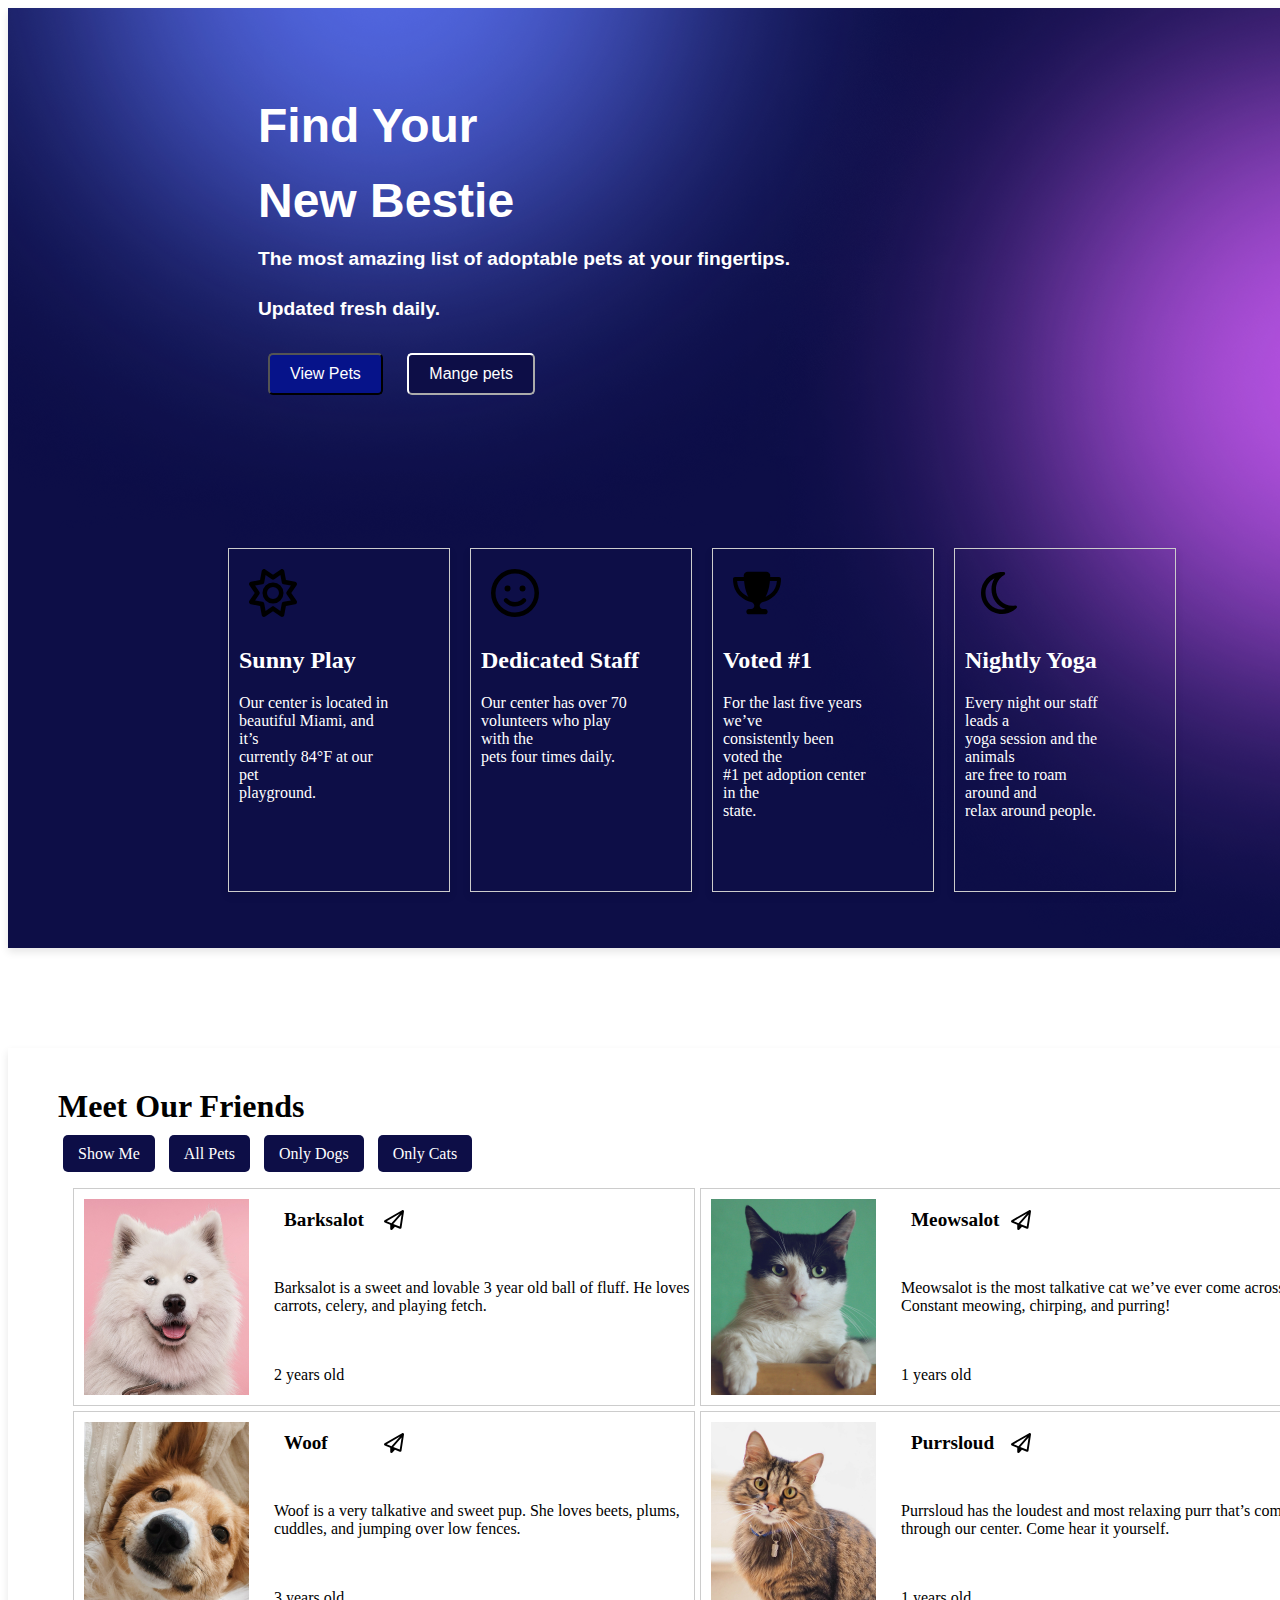
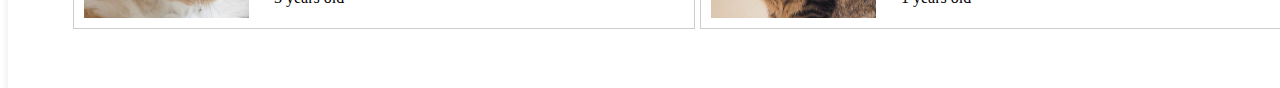
==== indx.html @ 2c2a716e "Task_1(front_end)" ====
<html lang="en">
<head>
    <meta charset="UTF-8">
    <meta name="Task 1" content="width=device-width, initial-scale=1.0">
    <link rel="stylesheet" href="style.css">
    <title>prctise</title>
</head>
<body>
    <div class="first">
        
        <div class="head">
            <h1>Find Your</h1>
            <h1>New Bestie</h1>
        
            <h3>The most amazing list of adoptable pets at your fingertips. </h3>
            <br>
              <h3>Updated fresh daily.</h3>  
            <br>
              <button id="b1">View Pets</button>
              <button id="b2">Mange pets</button>
        </div>
    
        <div class="container">
            <div class="option">
               <img src="icons/sun-regular.svg" alt="">
               <h2>Sunny Play</h2>
               <p>Our center is located in <br> beautiful Miami, and it’s <br> currently 84°F  at our pet <br> playground.</p>
            </div>
    
            <div class="option">
                <img src="icons/face-smile-regular.svg" alt="" >
                <h2>Dedicated Staff</h2>
                <p>Our center has over 70 <br>volunteers who play with the <br> pets four times daily.</p>
             </div>
    
             <div class="option">
                <img src="icons/trophy-solid.svg" alt="" >
                <h2>Voted #1</h2>
                <p>For the last five years we’ve <br> consistently been voted the <br>#1 pet adoption center in the <br> state.</p>
             </div>
    
             <div class="option">
                <img src="icons/moon-regular.svg" alt="">
                <h2>Nightly Yoga</h2>
                <p>Every night our staff leads a <br>yoga session and the animals <br>are free to roam around and <br> relax around people.</p>
             </div>
        </div>
    </div>
    
   

    <div class="second">
        <div class="links">
            <h1>Meet Our Friends</h1>
            <a href="" target="_blank">Show Me</a> 
            <a href="" target="_blank">All Pets</a> 
            <a href="" target="_blank">Only Dogs</a> 
            <a href="" target="_blank">Only Cats</a> 
        </div>
           

     <div class="container_of_Animals">
        <div class="animal"> 
            <img class="photo" src="dogs&&cats/peri-stojnic-5Vr_RVPfbMI-unsplash 2 (6).jpg" alt="Barksalot">
                <div class="tital">
                    <h3>Barksalot</h3>
                    <img id = "icon" src="icons/paper-plane-regular.svg" alt="Icon">
                </div>
                <p id = "par">Barksalot is a sweet and lovable 3 year old ball of fluff. He loves carrots, celery, and playing fetch.</p>
                <p id="age">2 years old</p>
        </div>   

        <div class="animal">
            <img class="photo" src="dogs&&cats/image copy.png" alt="Meowsalot">
                <div class="tital">
                    <h3>Meowsalot</h3>
                    <img id = "icon" src="icons/paper-plane-regular.svg" alt="Icon">
                </div>
                <p id = "par">Meowsalot is the most talkative cat we’ve ever come across. Constant meowing, chirping, and purring!</p>
                <p id="age">1 years old</p>
        </div>
        
        <div class="animal">
            <img class="photo" src="dogs&&cats/image.png" alt="Woof">
                <div class="tital">
                    <h3>Woof</h3>
                    <img id = "icon" src="icons/paper-plane-regular.svg" alt="Icon">
                </div>
                <p id = "par">Woof is a very talkative and sweet pup. She loves beets, plums, cuddles, and jumping over low fences.</p>
                <p id="age">3 years old</p>
        </div>

        <div class="animal">
            <img class="photo" src="dogs&&cats/peri-stojnic-5Vr_RVPfbMI-unsplash 2 (4).jpg" alt="Purrsloud">
                <div class="tital">
                    <h3>Purrsloud </h3>
                    <img id = "icon" src="icons/paper-plane-regular.svg" alt="Icon">
                </div>
                <p id = "par">Purrsloud has the loudest and most relaxing purr that’s come through our center. Come hear it yourself.</p>
                <p id="age">1 years old</p>
        </div>
    </div>
</div>   

</body>
</html>
---- style.css ----
.first {
    background-image: url('./dogs&&cats/background\ circles\ \(1\).png');
    position: relative;
    width: 1300px;
    height: 900px;
    padding: 20px;
    background-color: rgb(13, 14, 71);
    box-shadow: 0px 4px 8px rgba(0, 0, 0, 0.1);
}

.head {
    height: 529px;
    width: 600px;
    left: 200px;
    top: 50x;
    display: flexbox;
    font-family: Arial, sans-serif;
    margin: 0;
    padding: 50px;
    color: white;
    position: absolute;
}

/* Styling for the main header div */


h1 {
    margin: 20px 0;
    font-size: 3em;
}

h3 {
    margin: 5px 0;
    font-size: 1.2em;
    color: white;
}

/* Button styling */
button {
    margin: 10px;
    padding: 10px 20px;
    color: white;
    border-radius: 5px;
    background-color: rgb(13, 14, 71);
    cursor: pointer;
    font-size: 1em;
}

#b2:hover {
    background-color: #03093f;
    /* Darker red background on hover */
    color: white;
    /* White text color on hover */
}

/* Specific styling for button with id="2" */
#b2 {
    color: white;
    border-color: white;
}

#b1 {
    background-color: #06138a;
}

.container {
    position: absolute;
    display: flex;
    justify-content: space-between;
    padding: 20px;
    margin: 20px 0;
    color: white;
    top: 500px;
    left: 200px;
    gap: 20px;
}

.container .option {
    width: 200px;
    height: 322px;
    top: 635px;
    left: 188px;

    border: 1px solid #ccc;
    padding: 10px;
    box-shadow: 0px 4px 8px rgba(0, 0, 0, 0.1);
}

.container .option img {
    width: 48px;
    height: 48px;
    margin: 10px;
    color: white;
    border-color: white;
}

.container .option p {
    width: 150px;
    height: 168px;
}

/* Styling for the second section */
/*.first .colour1{
    display: flexbox;
    position: absolute;
    width: 517px;
    height: 517px;
    top: 62px;
    left: 1028px;
    background-color: #D660FF;
    border-radius: 50%;
    linear-gradient : #D660FF;
}*/
.second {
    width: 1300px;
    height: 600px;
    top: 100px;
    padding: 20px;
    background-color: white;
    box-shadow: 0px 4px 8px rgba(0, 0, 0, 0.1);
    position: relative;
}
.second .links{
    position: absolute;
    width: 937px;
    height: 116px;
    left: 50px;
    
}

.second h1 {
    margin-bottom: 20px;
    font-size: 2em;
}

.second a {
    margin: 5px;
    padding: 10px 15px;
    background-color: rgb(13, 14, 71);
    color: white;
    text-decoration: none;
    border-radius: 5px;
}

.second a:hover {
    background-color: #29099e;
}

.container_of_Animals {
    display: flex;
    flex-wrap: wrap;
    padding: 20px;
    gap: 5px;
}

.animal {
    position: relative;
    width: 525px;
    height: 196px;
    top: 100px;
    left: 25px;
    display: flex;
    flex-direction: row;
    align-items: center;
    border: 1px solid #ccc;
    padding: 10px;
    width: 100%;
    max-width: 600px;
  
}

.animal img.photo {
    width: 165px;
    height: 196px;
    gap: 5px;
    opacity: 0px;

}
.tital  {
     display: flex;
    align-items: center;
    margin-bottom: 10px;
    position: absolute;
    color: black;
    top: 5px;
    margin: 10px;
    left: 200px;
}
#icon{
    position: absolute;
    left: 100px;
}
.tital h3{
    color: black;
}
#par{
    position: absolute;
    left: 200px;
}
#age{
    position: absolute;
    bottom: 5px;
    left: 200px;
}

.tital img {
    width: 20px;
    height: 20px;
}
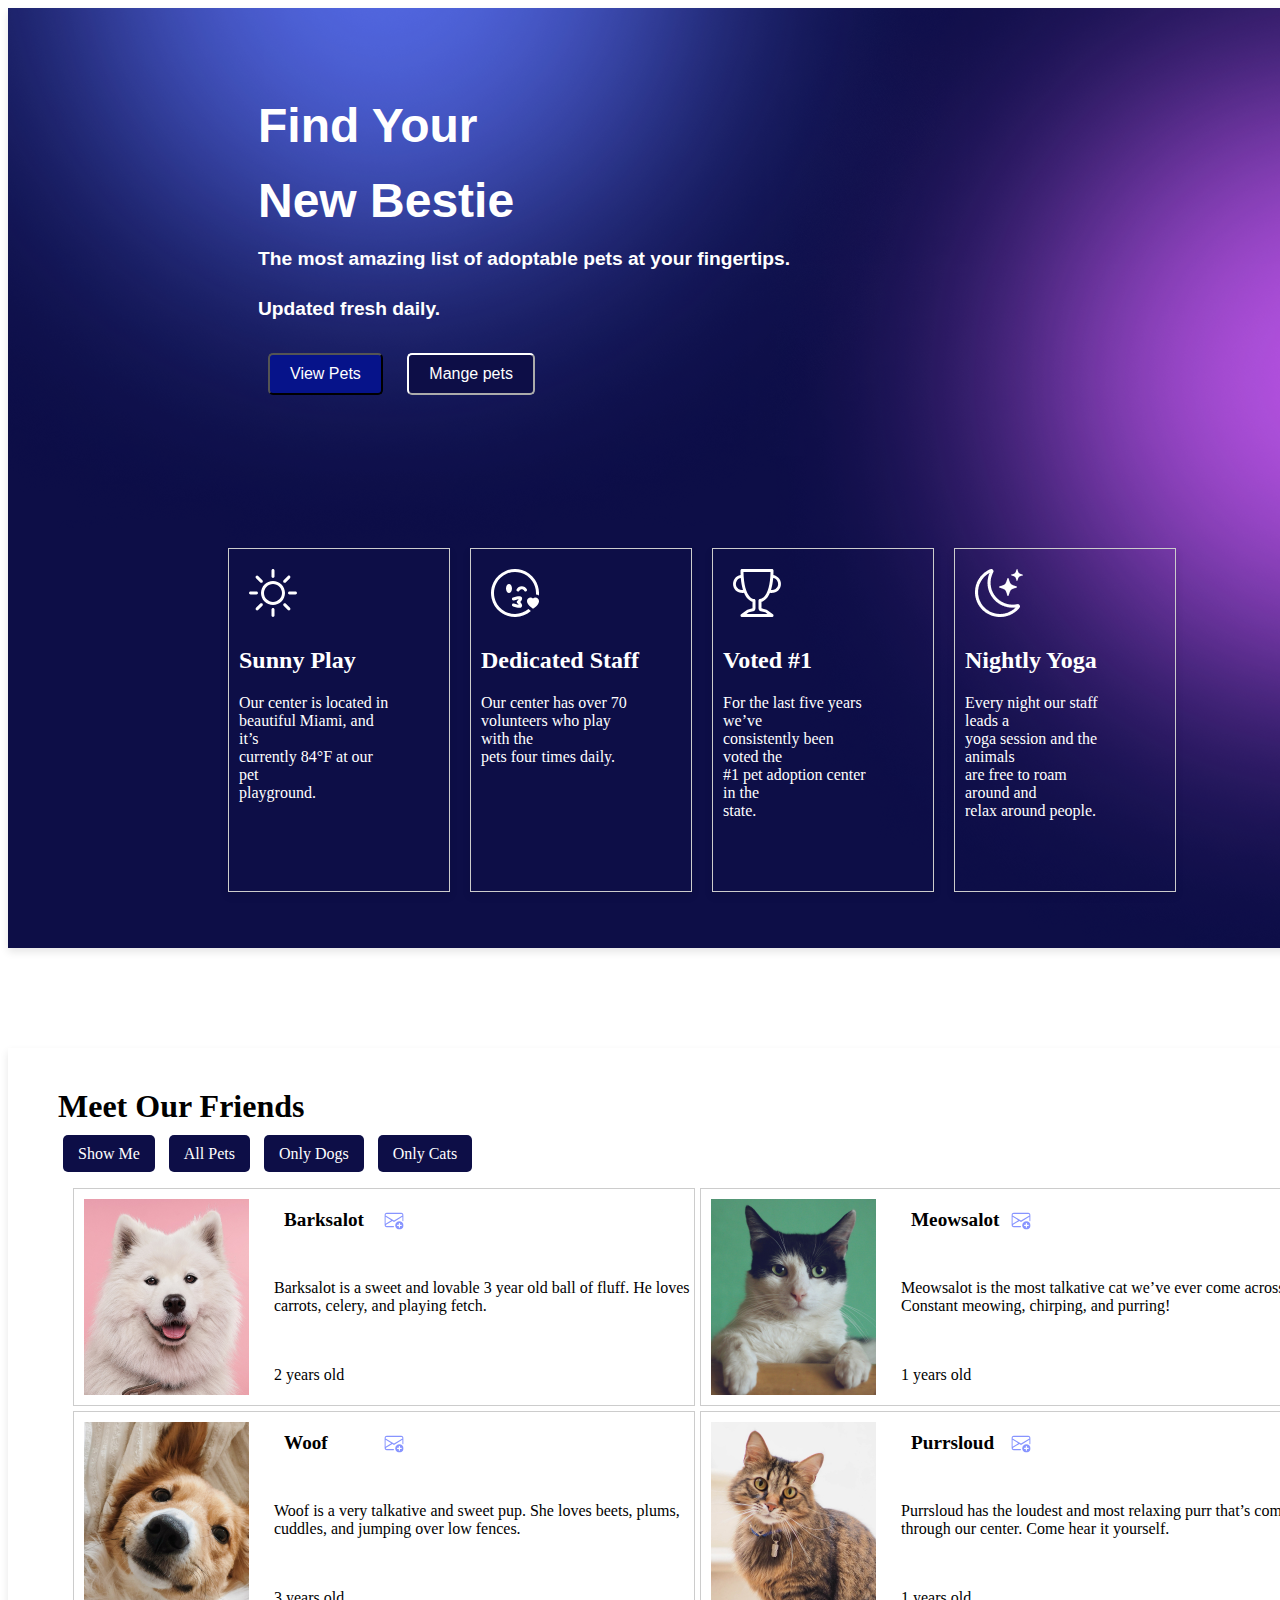
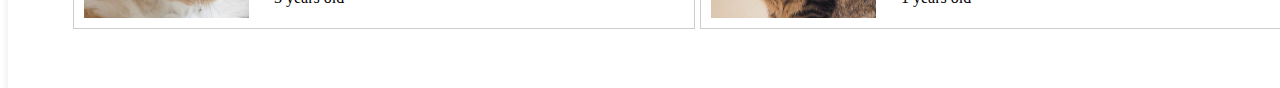
==== commit a9de757d: "last update" ====
--- a/indx.html
+++ b/indx.html
@@ -3,7 +3,7 @@
     <meta charset="UTF-8">
     <meta name="Task 1" content="width=device-width, initial-scale=1.0">
     <link rel="stylesheet" href="style.css">
-    <title>prctise</title>
+    <title>Task_1</title>
 </head>
 <body>
     <div class="first">
@@ -22,25 +22,25 @@
     
         <div class="container">
             <div class="option">
-               <img src="icons/sun-regular.svg" alt="">
+               <img src="img/sun 1.svg" alt="">
                <h2>Sunny Play</h2>
                <p>Our center is located in <br> beautiful Miami, and it’s <br> currently 84°F  at our pet <br> playground.</p>
             </div>
     
             <div class="option">
-                <img src="icons/face-smile-regular.svg" alt="" >
+                <img src="img/emoji-kiss 1.svg" alt="" >
                 <h2>Dedicated Staff</h2>
                 <p>Our center has over 70 <br>volunteers who play with the <br> pets four times daily.</p>
              </div>
     
              <div class="option">
-                <img src="icons/trophy-solid.svg" alt="" >
+                <img src="img/trophy 1.svg" alt="" >
                 <h2>Voted #1</h2>
                 <p>For the last five years we’ve <br> consistently been voted the <br>#1 pet adoption center in the <br> state.</p>
              </div>
     
              <div class="option">
-                <img src="icons/moon-regular.svg" alt="">
+                <img src="img/moon-stars 1.png" alt="">
                 <h2>Nightly Yoga</h2>
                 <p>Every night our staff leads a <br>yoga session and the animals <br>are free to roam around and <br> relax around people.</p>
              </div>
@@ -61,40 +61,40 @@
 
      <div class="container_of_Animals">
         <div class="animal"> 
-            <img class="photo" src="dogs&&cats/peri-stojnic-5Vr_RVPfbMI-unsplash 2 (6).jpg" alt="Barksalot">
+            <img class="photo" src="img/peri-stojnic-5Vr_RVPfbMI-unsplash 2 (6).jpg" alt="Barksalot">
                 <div class="tital">
                     <h3>Barksalot</h3>
-                    <img id = "icon" src="icons/paper-plane-regular.svg" alt="Icon">
+                    <img id = "icon" src="img/envelope-plus 1.svg" alt="Icon">
                 </div>
                 <p id = "par">Barksalot is a sweet and lovable 3 year old ball of fluff. He loves carrots, celery, and playing fetch.</p>
                 <p id="age">2 years old</p>
         </div>   
 
         <div class="animal">
-            <img class="photo" src="dogs&&cats/image copy.png" alt="Meowsalot">
+            <img class="photo" src="img/image copy.png" alt="Meowsalot">
                 <div class="tital">
                     <h3>Meowsalot</h3>
-                    <img id = "icon" src="icons/paper-plane-regular.svg" alt="Icon">
+                    <img id = "icon" src="img/envelope-plus 1.svg" alt="Icon">
                 </div>
                 <p id = "par">Meowsalot is the most talkative cat we’ve ever come across. Constant meowing, chirping, and purring!</p>
                 <p id="age">1 years old</p>
         </div>
         
         <div class="animal">
-            <img class="photo" src="dogs&&cats/image.png" alt="Woof">
+            <img class="photo" src="img/image.png" alt="Woof">
                 <div class="tital">
                     <h3>Woof</h3>
-                    <img id = "icon" src="icons/paper-plane-regular.svg" alt="Icon">
+                    <img id = "icon" src="img/envelope-plus 1.svg" alt="Icon">
                 </div>
                 <p id = "par">Woof is a very talkative and sweet pup. She loves beets, plums, cuddles, and jumping over low fences.</p>
                 <p id="age">3 years old</p>
         </div>
 
         <div class="animal">
-            <img class="photo" src="dogs&&cats/peri-stojnic-5Vr_RVPfbMI-unsplash 2 (4).jpg" alt="Purrsloud">
+            <img class="photo" src="img/peri-stojnic-5Vr_RVPfbMI-unsplash 2 (4).jpg" alt="Purrsloud">
                 <div class="tital">
                     <h3>Purrsloud </h3>
-                    <img id = "icon" src="icons/paper-plane-regular.svg" alt="Icon">
+                    <img id = "icon" src="img/envelope-plus 1.svg" alt="Icon">
                 </div>
                 <p id = "par">Purrsloud has the loudest and most relaxing purr that’s come through our center. Come hear it yourself.</p>
                 <p id="age">1 years old</p>
--- a/style.css
+++ b/style.css
@@ -1,5 +1,5 @@
 .first {
-    background-image: url('./dogs&&cats/background\ circles\ \(1\).png');
+    background-image: url('./img/background\ circles\ \(1\).png');
     position: relative;
     width: 1300px;
     height: 900px;
@@ -21,9 +21,6 @@
     position: absolute;
 }
 
-/* Styling for the main header div */
-
-
 h1 {
     margin: 20px 0;
     font-size: 3em;
@@ -35,7 +32,6 @@
     color: white;
 }
 
-/* Button styling */
 button {
     margin: 10px;
     padding: 10px 20px;
@@ -48,12 +44,8 @@
 
 #b2:hover {
     background-color: #03093f;
-    /* Darker red background on hover */
     color: white;
-    /* White text color on hover */
 }
-
-/* Specific styling for button with id="2" */
 #b2 {
     color: white;
     border-color: white;
@@ -99,18 +91,6 @@
     height: 168px;
 }
 
-/* Styling for the second section */
-/*.first .colour1{
-    display: flexbox;
-    position: absolute;
-    width: 517px;
-    height: 517px;
-    top: 62px;
-    left: 1028px;
-    background-color: #D660FF;
-    border-radius: 50%;
-    linear-gradient : #D660FF;
-}*/
 .second {
     width: 1300px;
     height: 600px;
